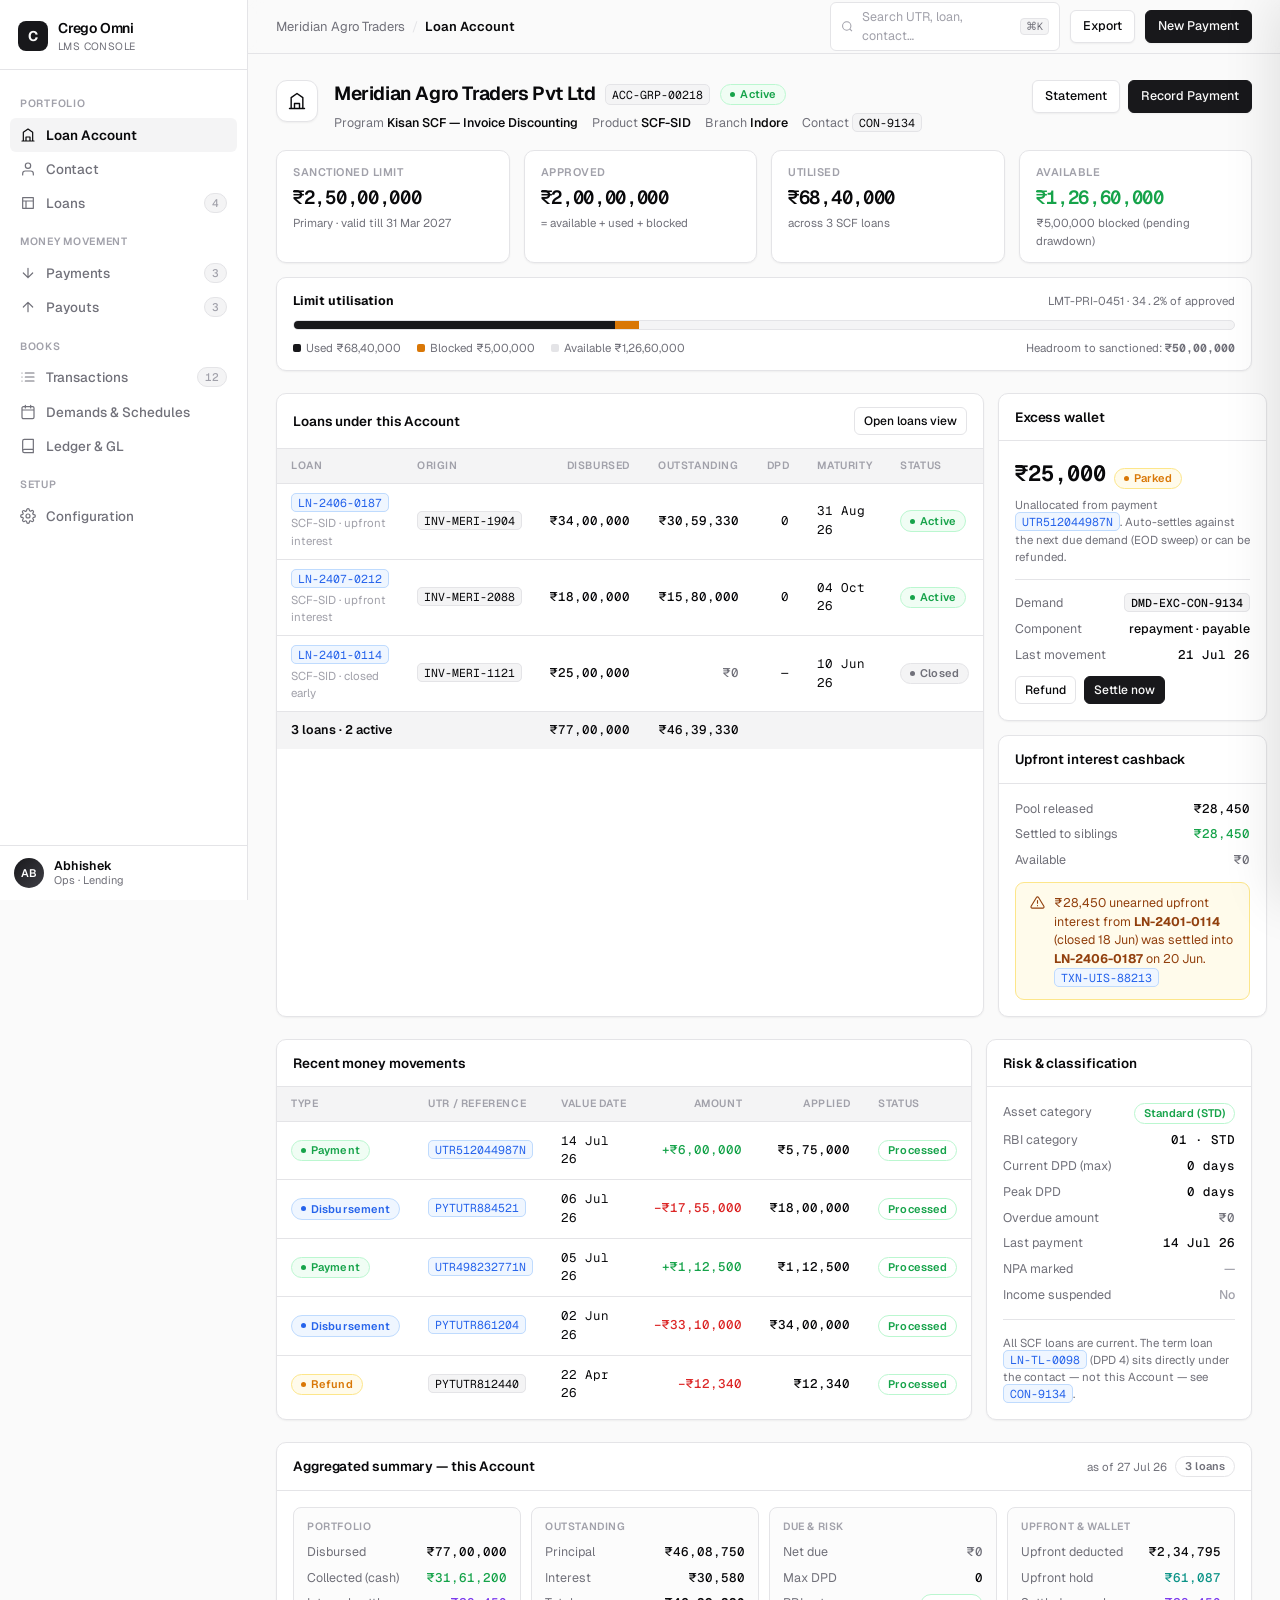
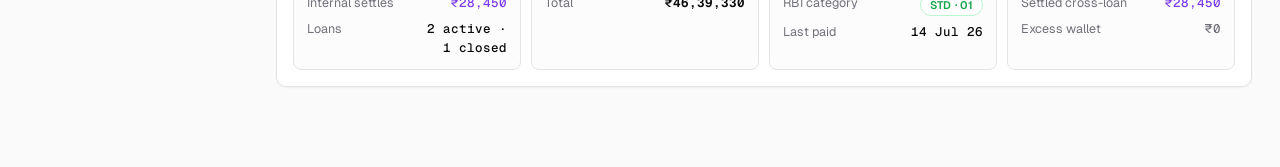
==== lms-redesign/index.html @ a78e5604 "feat: add files for lms redesign" ====
<!DOCTYPE html>
<html lang="en">
<head>
<meta charset="UTF-8">
<meta name="viewport" content="width=device-width, initial-scale=1.0">
<title>Crego Omni — LMS Console (Design)</title>
<link rel="preconnect" href="https://fonts.googleapis.com">
<link href="https://fonts.googleapis.com/css2?family=Geist:wght@400;500;600;700&family=Geist+Mono:wght@400;500;600&display=swap" rel="stylesheet">
<link rel="stylesheet" href="css/index.css">
</head>
<body>

<!-- ======================= SIDEBAR ======================= -->
<aside class="sidebar">
  <div class="brand">
    <div class="brand-mark">C</div>
    <div>
      <div class="brand-name">Crego Omni</div>
      <div class="brand-sub">LMS Console</div>
    </div>
  </div>
  <nav class="nav">
    <div class="nav-label">Portfolio</div>
    <button class="nav-item active" data-view="account">
      <svg viewBox="0 0 24 24"><path d="M3 21h18M5 21V8l7-5 7 5v13M9 21v-6h6v6"/></svg>
      Loan Account
    </button>
    <button class="nav-item" data-view="contact">
      <svg viewBox="0 0 24 24"><path d="M20 21v-2a4 4 0 0 0-4-4H8a4 4 0 0 0-4 4v2"/><circle cx="12" cy="7" r="4"/></svg>
      Contact
    </button>
    <button class="nav-item" data-view="loan">
      <svg viewBox="0 0 24 24"><path d="M4 4h16v16H4zM4 9h16M9 9v11"/></svg>
      Loans <span class="count">4</span>
    </button>
    <div class="nav-label">Money Movement</div>
    <button class="nav-item" data-view="payment">
      <svg viewBox="0 0 24 24"><path d="M12 19V5M5 12l7 7 7-7"/></svg>
      Payments <span class="count">3</span>
    </button>
    <button class="nav-item" data-view="payout">
      <svg viewBox="0 0 24 24"><path d="M12 5v14M5 12l7-7 7 7"/></svg>
      Payouts <span class="count">3</span>
    </button>
    <div class="nav-label">Books</div>
    <button class="nav-item" data-view="transactions">
      <svg viewBox="0 0 24 24"><path d="M8 6h13M8 12h13M8 18h13M3 6h.01M3 12h.01M3 18h.01"/></svg>
      Transactions <span class="count">12</span>
    </button>
    <button class="nav-item" data-view="demands">
      <svg viewBox="0 0 24 24"><path d="M8 2v4M16 2v4M3 9h18M5 4h14a2 2 0 0 1 2 2v14a2 2 0 0 1-2 2H5a2 2 0 0 1-2-2V6a2 2 0 0 1 2-2z"/></svg>
      Demands &amp; Schedules
    </button>
    <button class="nav-item" data-view="ledger">
      <svg viewBox="0 0 24 24"><path d="M4 19.5A2.5 2.5 0 0 1 6.5 17H20M4 19.5A2.5 2.5 0 0 0 6.5 22H20V2H6.5A2.5 2.5 0 0 0 4 4.5z"/></svg>
      Ledger &amp; GL
    </button>
    <div class="nav-label">Setup</div>
    <button class="nav-item" data-view="configuration">
      <svg viewBox="0 0 24 24"><circle cx="12" cy="12" r="3"/><path d="M19.4 15a1.65 1.65 0 0 0 .33 1.82l.06.06a2 2 0 1 1-2.83 2.83l-.06-.06a1.65 1.65 0 0 0-1.82-.33 1.65 1.65 0 0 0-1 1.51V21a2 2 0 1 1-4 0v-.09a1.65 1.65 0 0 0-1-1.51 1.65 1.65 0 0 0-1.82.33l-.06.06a2 2 0 1 1-2.83-2.83l.06-.06a1.65 1.65 0 0 0 .33-1.82 1.65 1.65 0 0 0-1.51-1H3a2 2 0 1 1 0-4h.09a1.65 1.65 0 0 0 1.51-1 1.65 1.65 0 0 0-.33-1.82l-.06-.06a2 2 0 1 1 2.83-2.83l.06.06a1.65 1.65 0 0 0 1.82.33h.09a1.65 1.65 0 0 0 1-1.51V3a2 2 0 1 1 4 0v.09a1.65 1.65 0 0 0 1 1.51 1.65 1.65 0 0 0 1.82-.33l.06-.06a2 2 0 1 1 2.83 2.83l-.06.06a1.65 1.65 0 0 0-.33 1.82v.09a1.65 1.65 0 0 0 1.51 1H21a2 2 0 1 1 0 4h-.09a1.65 1.65 0 0 0-1.51 1z"/></svg>
      Configuration
    </button>
  </nav>
  <div class="sidebar-foot">
    <div class="avatar">AB</div>
    <div class="foot-meta">
      <div class="foot-name">Abhishek</div>
      <div class="foot-role">Ops · Lending</div>
    </div>
  </div>
</aside>

<!-- ======================= MAIN ======================= -->
<div class="main">
  <div class="topbar">
    <div class="crumbs" id="crumbs">
      <span>Meridian Agro Traders</span><span class="sep">/</span><b>Loan Account</b>
    </div>
    <div class="topbar-right">
      <div class="search">
        <svg width="13" height="13" viewBox="0 0 24 24" fill="none" stroke="currentColor" stroke-width="2"><circle cx="11" cy="11" r="8"/><path d="m21 21-4.3-4.3"/></svg>
        Search UTR, loan, contact…
        <kbd>⌘K</kbd>
      </div>
      <button class="btn">Export</button>
      <button class="btn primary">New Payment</button>
    </div>
  </div>

  <!-- ======================================================
       VIEW: LOAN ACCOUNT (group level)
  ======================================================= -->
  <section class="view active" id="view-account">
    <div class="page-head">
      <div class="page-icon"><svg viewBox="0 0 24 24"><path d="M3 21h18M5 21V8l7-5 7 5v13M9 21v-6h6v6"/></svg></div>
      <div>
        <div class="page-title">
          <h1>Meridian Agro Traders Pvt Ltd</h1>
          <span class="ref">ACC-GRP-00218</span>
          <span class="badge green"><span class="dot"></span>Active</span>
        </div>
        <div class="page-meta">
          <span>Program <b>Kisan SCF — Invoice Discounting</b></span>
          <span>Product <b>SCF-SID</b></span>
          <span>Branch <b>Indore</b></span>
          <span>Contact <span class="ref">CON-9134</span></span>
        </div>
      </div>
      <div class="page-actions">
        <button class="btn">Statement</button>
        <button class="btn primary">Record Payment</button>
      </div>
    </div>

    <!-- Limit utilisation -->
    <div class="grid g4">
      <div class="card stat"><div class="k">Sanctioned Limit</div><div class="v">₹2,50,00,000</div><div class="d">Primary · valid till 31 Mar 2027</div></div>
      <div class="card stat"><div class="k">Approved</div><div class="v">₹2,00,00,000</div><div class="d">= available + used + blocked</div></div>
      <div class="card stat"><div class="k">Utilised</div><div class="v">₹68,40,000</div><div class="d">across 3 SCF loans</div></div>
      <div class="card stat"><div class="k">Available</div><div class="v" style="color:var(--green)">₹1,26,60,000</div><div class="d">₹5,00,000 blocked (pending drawdown)</div></div>
    </div>

    <div class="card mt">
      <div class="card-b" style="padding:14px 16px">
        <div style="display:flex;justify-content:space-between;align-items:baseline;margin-bottom:9px">
          <b style="font-size:12.5px">Limit utilisation</b>
          <span class="small mut">LMT-PRI-0451 · <span class="mono">34.2%</span> of approved</span>
        </div>
        <div class="segbar">
          <span style="width:34.2%;background:#18181b"></span>
          <span style="width:2.5%;background:#d97706"></span>
          <span style="width:63.3%;background:transparent"></span>
        </div>
        <div class="legend">
          <span><i style="background:#18181b"></i>Used ₹68,40,000</span>
          <span><i style="background:#d97706"></i>Blocked ₹5,00,000</span>
          <span><i style="background:var(--muted-2)"></i>Available ₹1,26,60,000</span>
          <span style="margin-left:auto">Headroom to sanctioned: <b class="mono">₹50,00,000</b></span>
        </div>
      </div>
    </div>

    <!-- Loans under account + right rail -->
    <div class="grid g23 mt-lg">
      <div class="card">
        <div class="card-h">
          <h3>Loans under this Account</h3>
          <div class="right"><button class="btn sm" data-nav="loan">Open loans view</button></div>
        </div>
        <div class="card-b flush">
          <table>
            <thead><tr>
              <th>Loan</th><th>Origin</th><th class="r">Disbursed</th><th class="r">Outstanding</th><th class="r">DPD</th><th>Maturity</th><th>Status</th>
            </tr></thead>
            <tbody>
              <tr class="click" data-nav="loan">
                <td><span class="ref link">LN-2406-0187</span><div class="small sub" style="margin-top:2px">SCF-SID · upfront interest</div></td>
                <td><span class="ref">INV-MERI-1904</span></td>
                <td class="r amt">₹34,00,000</td>
                <td class="r amt">₹30,59,330</td>
                <td class="r num">0</td>
                <td class="num">31 Aug 26</td>
                <td><span class="badge green"><span class="dot"></span>Active</span></td>
              </tr>
              <tr class="click" data-nav="loan">
                <td><span class="ref link">LN-2407-0212</span><div class="small sub" style="margin-top:2px">SCF-SID · upfront interest</div></td>
                <td><span class="ref">INV-MERI-2088</span></td>
                <td class="r amt">₹18,00,000</td>
                <td class="r amt">₹15,80,000</td>
                <td class="r num">0</td>
                <td class="num">04 Oct 26</td>
                <td><span class="badge green"><span class="dot"></span>Active</span></td>
              </tr>
              <tr class="click" data-nav="loan">
                <td><span class="ref link">LN-2401-0114</span><div class="small sub" style="margin-top:2px">SCF-SID · closed early</div></td>
                <td><span class="ref">INV-MERI-1121</span></td>
                <td class="r amt">₹25,00,000</td>
                <td class="r amt dim">₹0</td>
                <td class="r num">—</td>
                <td class="num">10 Jun 26</td>
                <td><span class="badge"><span class="dot"></span>Closed</span></td>
              </tr>
            </tbody>
            <tfoot><tr>
              <td colspan="2">3 loans · 2 active</td>
              <td class="r amt">₹77,00,000</td>
              <td class="r amt">₹46,39,330</td>
              <td colspan="3"></td>
            </tr></tfoot>
          </table>
        </div>
      </div>

      <div style="display:flex;flex-direction:column;gap:14px">
        <!-- Excess wallet -->
        <div class="card">
          <div class="card-h"><h3>Excess wallet</h3></div>
          <div class="card-b">
            <div style="display:flex;align-items:baseline;gap:8px">
              <span class="amt" style="font-size:22px;font-weight:650">₹25,000</span>
              <span class="badge amber"><span class="dot"></span>Parked</span>
            </div>
            <div class="small mut" style="margin-top:6px">Unallocated from payment <span class="ref link" data-nav="payment">UTR512044987N</span>. Auto-settles against the next due demand (EOD sweep) or can be refunded.</div>
            <div class="divider"></div>
            <dl class="kv">
              <dt>Demand</dt><dd><span class="ref">DMD-EXC-CON-9134</span></dd>
              <dt>Component</dt><dd>repayment · payable</dd>
              <dt>Last movement</dt><dd class="num">21 Jul 26</dd>
            </dl>
            <div style="display:flex;gap:8px;margin-top:12px">
              <button class="btn sm">Refund</button>
              <button class="btn sm primary">Settle now</button>
            </div>
          </div>
        </div>

        <!-- Upfront interest pool -->
        <div class="card">
          <div class="card-h"><h3>Upfront interest cashback</h3></div>
          <div class="card-b">
            <dl class="kv">
              <dt>Pool released</dt><dd class="amt">₹28,450</dd>
              <dt>Settled to siblings</dt><dd class="amt pos">₹28,450</dd>
              <dt>Available</dt><dd class="amt dim">₹0</dd>
            </dl>
            <div class="callout amber" style="margin-top:12px">
              <svg viewBox="0 0 24 24"><path d="M12 9v4M12 17h.01M10.3 3.9 1.8 18a2 2 0 0 0 1.7 3h17a2 2 0 0 0 1.7-3L13.7 3.9a2 2 0 0 0-3.4 0z"/></svg>
              <span>₹28,450 unearned upfront interest from <b>LN-2401-0114</b> (closed 18 Jun) was settled into <b>LN-2406-0187</b> on 20 Jun. <span class="ref link" data-nav="transactions">TXN-UIS-88213</span></span>
            </div>
          </div>
        </div>
      </div>
    </div>

    <!-- Money movements + risk -->
    <div class="grid g23 mt-lg">
      <div class="card">
        <div class="card-h">
          <h3>Recent money movements</h3>
        </div>
        <div class="card-b flush">
          <table>
            <thead><tr><th>Type</th><th>UTR / Reference</th><th>Value date</th><th class="r">Amount</th><th class="r">Applied</th><th>Status</th></tr></thead>
            <tbody>
              <tr class="click" data-nav="payment">
                <td><span class="badge green"><span class="dot"></span>Payment</span></td>
                <td><span class="ref link">UTR512044987N</span></td>
                <td class="num">14 Jul 26</td>
                <td class="r amt pos">+₹6,00,000</td>
                <td class="r amt">₹5,75,000</td>
                <td><span class="badge green outline">Processed</span></td>
              </tr>
              <tr class="click" data-nav="payout">
                <td><span class="badge blue"><span class="dot"></span>Disbursement</span></td>
                <td><span class="ref link">PYTUTR884521</span></td>
                <td class="num">06 Jul 26</td>
                <td class="r amt neg">−₹17,55,000</td>
                <td class="r amt">₹18,00,000</td>
                <td><span class="badge green outline">Processed</span></td>
              </tr>
              <tr class="click" data-nav="payment">
                <td><span class="badge green"><span class="dot"></span>Payment</span></td>
                <td><span class="ref link">UTR498232771N</span></td>
                <td class="num">05 Jul 26</td>
                <td class="r amt pos">+₹1,12,500</td>
                <td class="r amt">₹1,12,500</td>
                <td><span class="badge green outline">Processed</span></td>
              </tr>
              <tr class="click" data-nav="payout">
                <td><span class="badge blue"><span class="dot"></span>Disbursement</span></td>
                <td><span class="ref link">PYTUTR861204</span></td>
                <td class="num">02 Jun 26</td>
                <td class="r amt neg">−₹33,10,000</td>
                <td class="r amt">₹34,00,000</td>
                <td><span class="badge green outline">Processed</span></td>
              </tr>
              <tr>
                <td><span class="badge amber"><span class="dot"></span>Refund</span></td>
                <td><span class="ref">PYTUTR812440</span></td>
                <td class="num">22 Apr 26</td>
                <td class="r amt neg">−₹12,340</td>
                <td class="r amt">₹12,340</td>
                <td><span class="badge green outline">Processed</span></td>
              </tr>
            </tbody>
          </table>
        </div>
      </div>

      <div class="card">
        <div class="card-h"><h3>Risk & classification</h3></div>
        <div class="card-b">
          <dl class="kv">
            <dt>Asset category</dt><dd><span class="badge green outline">Standard (STD)</span></dd>
            <dt>RBI category</dt><dd class="mono">01 · STD</dd>
            <dt>Current DPD (max)</dt><dd class="num">0 days</dd>
            <dt>Peak DPD</dt><dd class="num">0 days</dd>
            <dt>Overdue amount</dt><dd class="amt dim">₹0</dd>
            <dt>Last payment</dt><dd class="num">14 Jul 26</dd>
            <dt>NPA marked</dt><dd class="sub">—</dd>
            <dt>Income suspended</dt><dd class="sub">No</dd>
          </dl>
          <div class="divider"></div>
          <div class="small mut">All SCF loans are current. The term loan <span class="ref link">LN-TL-0098</span> (DPD 4) sits directly under the contact — not this Account — see <span class="ref link">CON-9134</span>.</div>
        </div>
      </div>
    </div>
    <div class="card mt-lg">
      <div class="card-h">
        <h3>Aggregated summary — this Account</h3>
        <div class="right"><span class="small mut">as of 27 Jul 26</span><span class="badge outline">3 loans</span></div>
      </div>
      <div class="card-b">
        <div class="grid g4" style="gap:10px">
          <div class="blk">
            <div class="blk-t">Portfolio</div>
            <dl class="kv">
              <dt>Disbursed</dt><dd class="amt">₹77,00,000</dd>
              <dt>Collected (cash)</dt><dd class="amt pos">₹31,61,200</dd>
              <dt>Internal settles</dt><dd class="amt" style="color:var(--violet)">₹28,450</dd>
              <dt>Loans</dt><dd class="num">2 active · 1 closed</dd>
            </dl>
          </div>
          <div class="blk">
            <div class="blk-t">Outstanding</div>
            <dl class="kv">
              <dt>Principal</dt><dd class="amt">₹46,08,750</dd>
              <dt>Interest</dt><dd class="amt">₹30,580</dd>
              <dt>Total</dt><dd class="amt" style="font-weight:650">₹46,39,330</dd>
            </dl>
          </div>
          <div class="blk">
            <div class="blk-t">Due &amp; risk</div>
            <dl class="kv">
              <dt>Net due</dt><dd class="amt dim">₹0</dd>
              <dt>Max DPD</dt><dd class="num">0</dd>
              <dt>RBI category</dt><dd><span class="badge green outline">STD · 01</span></dd>
              <dt>Last paid</dt><dd class="num">14 Jul 26</dd>
            </dl>
          </div>
          <div class="blk">
            <div class="blk-t">Upfront &amp; wallet</div>
            <dl class="kv">
              <dt>Upfront deducted</dt><dd class="amt">₹2,34,795</dd>
              <dt>Upfront hold</dt><dd class="amt" style="color:var(--teal)">₹61,087</dd>
              <dt>Settled cross-loan</dt><dd class="amt" style="color:var(--violet)">₹28,450</dd>
              <dt>Excess wallet</dt><dd class="amt dim">₹0</dd>
            </dl>
          </div>
        </div>
      </div>
    </div>
  <!-- @@ACCOUNT_END@@ -->
  </section>

</div>

<!-- ======================= RESOURCE DRAWER ======================= -->
<div class="scrim" id="scrim"></div>
<aside class="drawer" id="drawer">
  <div class="drawer-h" style="position:relative">
    <div class="drawer-type" id="dType">Resource</div>
    <div class="drawer-title" id="dTitle">—</div>
    <div class="drawer-badges" id="dBadges"></div>
    <button class="drawer-x" id="dClose" aria-label="Close">✕</button>
  </div>
  <div class="drawer-b" id="dBody"></div>
  <div class="drawer-f">
    <button class="btn" id="dCopy">Copy ref</button>
    <button class="btn primary" id="dOpen">Open full page →</button>
  </div>
</aside>

<!-- load order matters: data -> nav -> drawer -> refs -> tabs -> filters -->
<script src="js/data.js"></script>
<script src="js/nav.js"></script>
<script src="js/drawer.js"></script>
<script src="js/refs.js"></script>
<script src="js/tabs.js"></script>
<script src="js/filters.js"></script>
</body>
</html>
---- lms-redesign/css/index.css ----
/* ============================================================
   Crego Omni — LMS Console
   Stylesheet entry point. Every page links only this file.

   ORDER IS LOAD-BEARING. These were split out of one stylesheet
   and later rules intentionally override earlier ones, so this
   sequence must not be rearranged.
   ============================================================ */

@import "base.css";              /* :root design tokens, reset, body, ::selection      */
@import "sidebar.css";           /* sidebar shell, brand, nav items, footer            */
@import "shell.css";             /* main offset, topbar, search, buttons, .view        */
@import "primitives.css";        /* cards, badges, .ref chips, typography helpers      */
@import "tables-grid.css";       /* tables, grid columns, spacing utils, stat tiles    */
@import "components.css";        /* page header, key-value, dates, segbar, tabs        */
@import "timeline-flow.css";     /* timeline, details, impact strip, flow, callouts    */
@import "popover.css";           /* .pop hover cards, .ptab mini-table                 */
@import "waterfall-config.css";  /* waterfall steps, configuration page                */
@import "drawer.css";            /* scrim, resource drawer, @media breakpoints         */
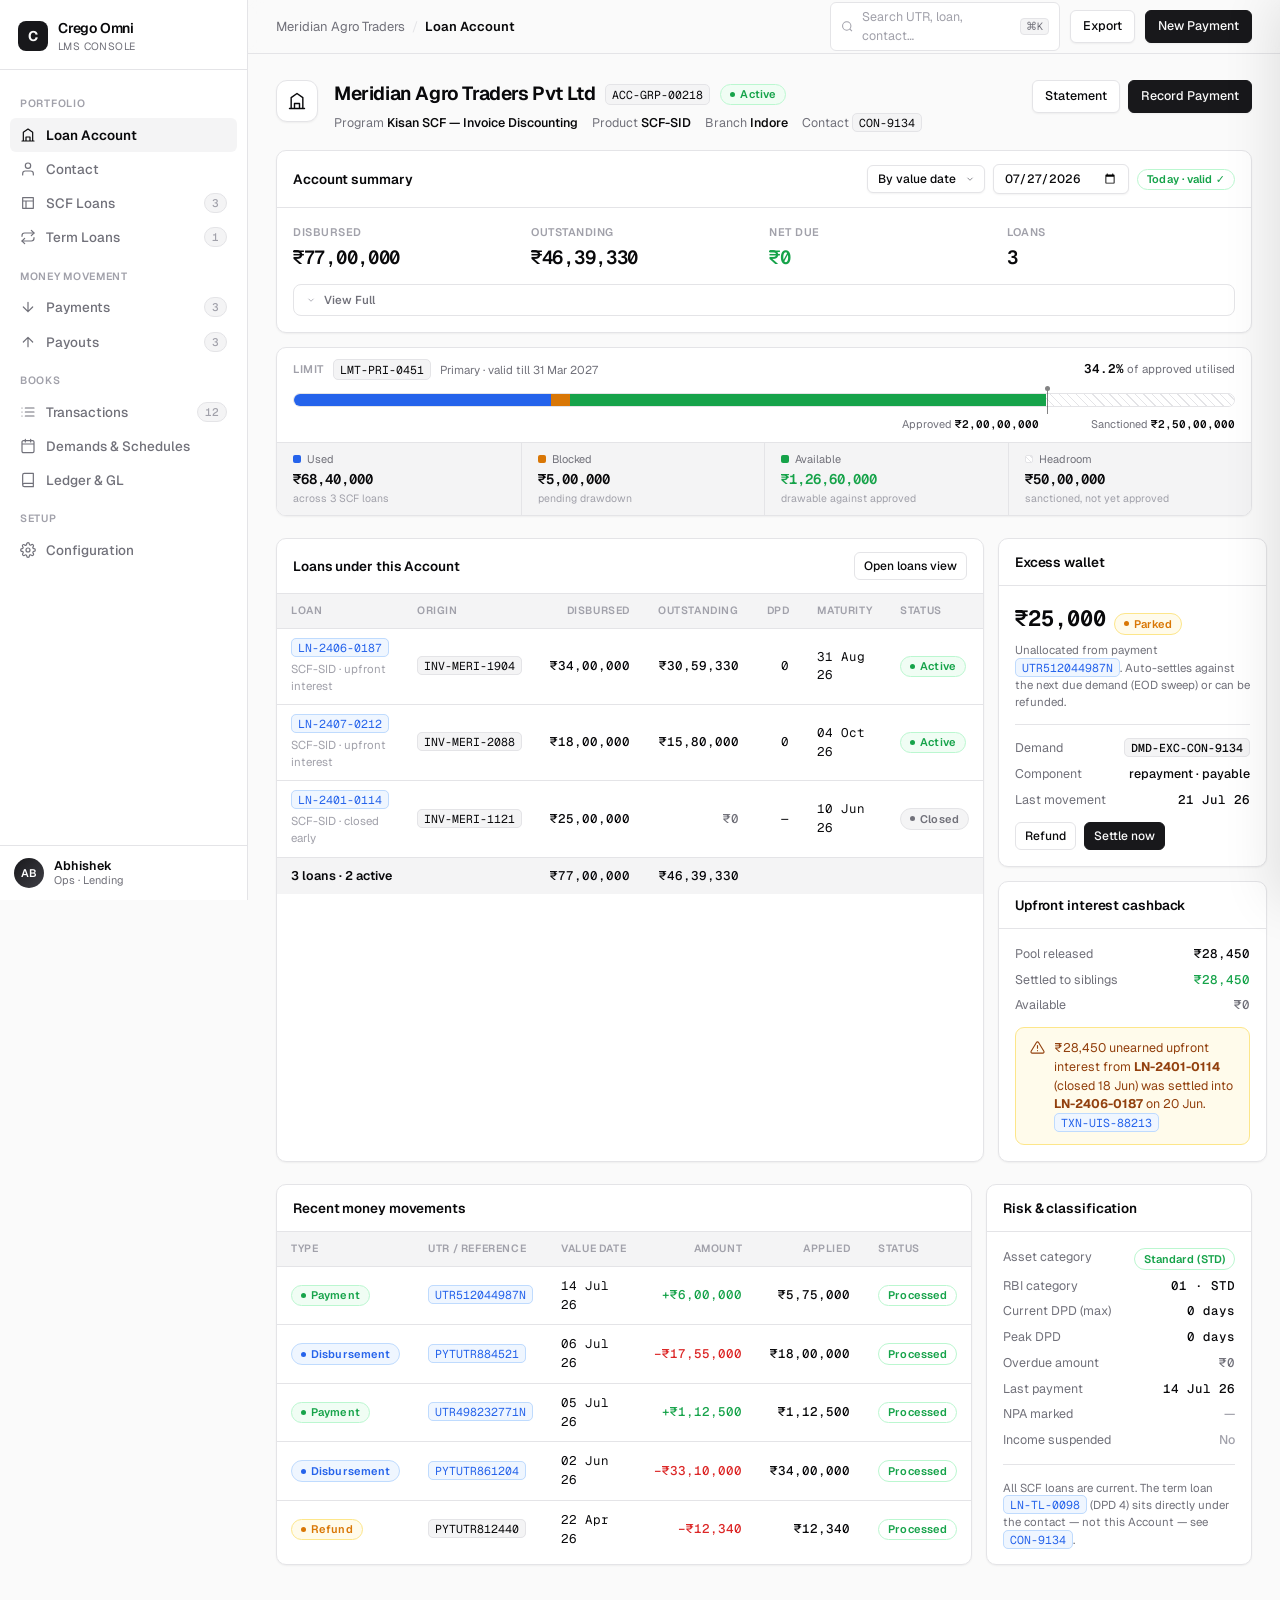
==== commit eba659f5: "Refactor loan navigation and update transaction references - Changed loan navigation buttons to diff" ====
--- a/lms-redesign/index.html
+++ b/lms-redesign/index.html
@@ -29,9 +29,13 @@
       <svg viewBox="0 0 24 24"><path d="M20 21v-2a4 4 0 0 0-4-4H8a4 4 0 0 0-4 4v2"/><circle cx="12" cy="7" r="4"/></svg>
       Contact
     </button>
-    <button class="nav-item" data-view="loan">
+    <button class="nav-item" data-view="loan-scf">
       <svg viewBox="0 0 24 24"><path d="M4 4h16v16H4zM4 9h16M9 9v11"/></svg>
-      Loans <span class="count">4</span>
+      SCF Loans <span class="count">3</span>
+    </button>
+    <button class="nav-item" data-view="loan-term">
+      <svg viewBox="0 0 24 24"><path d="m17 2 4 4-4 4"/><path d="M3 11v-1a4 4 0 0 1 4-4h14"/><path d="m7 22-4-4 4-4"/><path d="M21 13v1a4 4 0 0 1-4 4H3"/></svg>
+      Term Loans <span class="count">1</span>
     </button>
     <div class="nav-label">Money Movement</div>
     <button class="nav-item" data-view="payment">
@@ -112,33 +116,115 @@
       </div>
     </div>
 
-    <!-- Limit utilisation -->
-    <div class="grid g4">
-      <div class="card stat"><div class="k">Sanctioned Limit</div><div class="v">₹2,50,00,000</div><div class="d">Primary · valid till 31 Mar 2027</div></div>
-      <div class="card stat"><div class="k">Approved</div><div class="v">₹2,00,00,000</div><div class="d">= available + used + blocked</div></div>
-      <div class="card stat"><div class="k">Utilised</div><div class="v">₹68,40,000</div><div class="d">across 3 SCF loans</div></div>
-      <div class="card stat"><div class="k">Available</div><div class="v" style="color:var(--green)">₹1,26,60,000</div><div class="d">₹5,00,000 blocked (pending drawdown)</div></div>
-    </div>
-
-    <div class="card mt">
-      <div class="card-b" style="padding:14px 16px">
-        <div style="display:flex;justify-content:space-between;align-items:baseline;margin-bottom:9px">
-          <b style="font-size:12.5px">Limit utilisation</b>
-          <span class="small mut">LMT-PRI-0451 · <span class="mono">34.2%</span> of approved</span>
-        </div>
-        <div class="segbar">
-          <span style="width:34.2%;background:#18181b"></span>
-          <span style="width:2.5%;background:#d97706"></span>
-          <span style="width:63.3%;background:transparent"></span>
-        </div>
-        <div class="legend">
-          <span><i style="background:#18181b"></i>Used ₹68,40,000</span>
-          <span><i style="background:#d97706"></i>Blocked ₹5,00,000</span>
-          <span><i style="background:var(--muted-2)"></i>Available ₹1,26,60,000</span>
-          <span style="margin-left:auto">Headroom to sanctioned: <b class="mono">₹50,00,000</b></span>
-        </div>
-      </div>
-    </div>
+    <div class="card">
+      <div class="card-h">
+        <h3>Account summary</h3>
+        <div class="right">
+          <select class="inp" style="padding:4px 28px 4px 10px;font-size:12px"><option selected>By value date</option><option>By txn date</option></select>
+          <input class="inp" type="date" value="2026-07-27" style="padding:4px 10px;font-size:12px">
+          <span class="badge green outline">Today · valid ✓</span>
+        </div>
+      </div>
+      <div class="card-b">
+        <div class="grid g4" style="gap:10px">
+          <div class="stat" style="padding:0"><div class="k">Disbursed</div><div class="v">₹77,00,000</div></div>
+          <div class="stat" style="padding:0"><div class="k">Outstanding</div><div class="v">₹46,39,330</div></div>
+          <div class="stat" style="padding:0"><div class="k">Net due</div><div class="v" style="color:var(--green)">₹0</div></div>
+          <div class="stat" style="padding:0"><div class="k">Loans</div><div class="v">3</div></div>
+        </div>
+        <details class="led" style="margin-top:12px;background:var(--surface)">
+          <summary><svg class="chev chev-d" width="10" height="10" viewBox="0 0 24 24" fill="none" stroke="currentColor" stroke-width="2"><path d="m6 9 6 6 6-6"/></svg>View Full</summary>
+          <div class="led-b" style="padding:10px 12px">
+            <div class="grid g4" style="gap:10px">
+              <div class="blk">
+                <div class="blk-t">Portfolio</div>
+                <dl class="kv">
+                  <dt>Disbursed</dt><dd class="amt">₹77,00,000</dd>
+                  <dt>Collected (cash)</dt><dd class="amt pos">₹31,61,200</dd>
+                  <dt>Internal settles</dt><dd class="amt" style="color:var(--violet)">₹28,450</dd>
+                  <dt>Loans</dt><dd class="num">2 active · 1 closed</dd>
+                </dl>
+              </div>
+              <div class="blk">
+                <div class="blk-t">Outstanding</div>
+                <dl class="kv">
+                  <dt>Principal</dt><dd class="amt">₹46,08,750</dd>
+                  <dt>Interest</dt><dd class="amt">₹30,580</dd>
+                  <dt>Total</dt><dd class="amt" style="font-weight:650">₹46,39,330</dd>
+                </dl>
+              </div>
+              <div class="blk">
+                <div class="blk-t">Due &amp; risk</div>
+                <dl class="kv">
+                  <dt>Net due</dt><dd class="amt dim">₹0</dd>
+                  <dt>Max DPD</dt><dd class="num">0</dd>
+                  <dt>RBI category</dt><dd><span class="badge green outline">STD · 01</span></dd>
+                  <dt>Last paid</dt><dd class="num">14 Jul 26</dd>
+                </dl>
+              </div>
+              <div class="blk">
+                <div class="blk-t">Upfront &amp; wallet</div>
+                <dl class="kv">
+                  <dt>Upfront deducted</dt><dd class="amt">₹2,34,795</dd>
+                  <dt>Upfront hold</dt><dd class="amt" style="color:var(--teal)">₹61,087</dd>
+                  <dt>Settled cross-loan</dt><dd class="amt" style="color:var(--violet)">₹28,450</dd>
+                  <dt>Excess wallet</dt><dd class="amt dim">₹0</dd>
+                </dl>
+              </div>
+            </div>
+          </div>
+        </details>
+      </div>
+    </div>
+
+    <!-- Limit — bar is scaled to the sanctioned amount (₹2.5 Cr = full track) -->
+    <section class="limit mt">
+      <div class="limit-h">
+        <span class="limit-t">Limit</span>
+        <span class="ref">LMT-PRI-0451</span>
+        <span class="small mut">Primary · valid till 31 Mar 2027</span>
+        <span class="limit-util"><b>34.2%</b> of approved utilised</span>
+      </div>
+
+      <div class="limit-bar">
+        <div class="limit-track">
+          <div class="segbar">
+            <span class="seg-used" style="width:27.36%"></span>
+            <span class="seg-blk" style="width:2%"></span>
+            <span class="seg-avl" style="width:50.64%"></span>
+            <span class="seg-hdr" style="width:20%"></span>
+          </div>
+          <i class="limit-tick" style="left:80%"></i>
+        </div>
+        <div class="limit-axis">
+          <span class="ax ax-tick" style="left:80%">Approved <b>₹2,00,00,000</b></span>
+          <span class="ax ax-end">Sanctioned <b>₹2,50,00,000</b></span>
+        </div>
+      </div>
+
+      <div class="limit-keys">
+        <div class="lk">
+          <div class="lk-k"><i class="sw-used"></i>Used</div>
+          <div class="lk-v">₹68,40,000</div>
+          <div class="lk-d">across 3 SCF loans</div>
+        </div>
+        <div class="lk">
+          <div class="lk-k"><i class="sw-blk"></i>Blocked</div>
+          <div class="lk-v">₹5,00,000</div>
+          <div class="lk-d">pending drawdown</div>
+        </div>
+        <div class="lk">
+          <div class="lk-k"><i class="sw-avl"></i>Available</div>
+          <div class="lk-v pos">₹1,26,60,000</div>
+          <div class="lk-d">drawable against approved</div>
+        </div>
+        <div class="lk">
+          <div class="lk-k"><i class="sw-hdr"></i>Headroom</div>
+          <div class="lk-v">₹50,00,000</div>
+          <div class="lk-d">sanctioned, not yet approved</div>
+        </div>
+      </div>
+    </section>
 
     <!-- Loans under account + right rail -->
     <div class="grid g23 mt-lg">
@@ -305,51 +391,6 @@
         </div>
       </div>
     </div>
-    <div class="card mt-lg">
-      <div class="card-h">
-        <h3>Aggregated summary — this Account</h3>
-        <div class="right"><span class="small mut">as of 27 Jul 26</span><span class="badge outline">3 loans</span></div>
-      </div>
-      <div class="card-b">
-        <div class="grid g4" style="gap:10px">
-          <div class="blk">
-            <div class="blk-t">Portfolio</div>
-            <dl class="kv">
-              <dt>Disbursed</dt><dd class="amt">₹77,00,000</dd>
-              <dt>Collected (cash)</dt><dd class="amt pos">₹31,61,200</dd>
-              <dt>Internal settles</dt><dd class="amt" style="color:var(--violet)">₹28,450</dd>
-              <dt>Loans</dt><dd class="num">2 active · 1 closed</dd>
-            </dl>
-          </div>
-          <div class="blk">
-            <div class="blk-t">Outstanding</div>
-            <dl class="kv">
-              <dt>Principal</dt><dd class="amt">₹46,08,750</dd>
-              <dt>Interest</dt><dd class="amt">₹30,580</dd>
-              <dt>Total</dt><dd class="amt" style="font-weight:650">₹46,39,330</dd>
-            </dl>
-          </div>
-          <div class="blk">
-            <div class="blk-t">Due &amp; risk</div>
-            <dl class="kv">
-              <dt>Net due</dt><dd class="amt dim">₹0</dd>
-              <dt>Max DPD</dt><dd class="num">0</dd>
-              <dt>RBI category</dt><dd><span class="badge green outline">STD · 01</span></dd>
-              <dt>Last paid</dt><dd class="num">14 Jul 26</dd>
-            </dl>
-          </div>
-          <div class="blk">
-            <div class="blk-t">Upfront &amp; wallet</div>
-            <dl class="kv">
-              <dt>Upfront deducted</dt><dd class="amt">₹2,34,795</dd>
-              <dt>Upfront hold</dt><dd class="amt" style="color:var(--teal)">₹61,087</dd>
-              <dt>Settled cross-loan</dt><dd class="amt" style="color:var(--violet)">₹28,450</dd>
-              <dt>Excess wallet</dt><dd class="amt dim">₹0</dd>
-            </dl>
-          </div>
-        </div>
-      </div>
-    </div>
   <!-- @@ACCOUNT_END@@ -->
   </section>
 
@@ -378,5 +419,7 @@
 <script src="js/refs.js"></script>
 <script src="js/tabs.js"></script>
 <script src="js/filters.js"></script>
+<script src="js/activity.js"></script>
+<script src="js/schedule.js"></script>
 </body>
 </html>
--- a/lms-redesign/css/index.css
+++ b/lms-redesign/css/index.css
@@ -13,7 +13,11 @@
 @import "primitives.css";        /* cards, badges, .ref chips, typography helpers      */
 @import "tables-grid.css";       /* tables, grid columns, spacing utils, stat tiles    */
 @import "components.css";        /* page header, key-value, dates, segbar, tabs        */
+@import "limit.css";             /* account limit meter (bar + inset key strip)       */
 @import "timeline-flow.css";     /* timeline, details, impact strip, flow, callouts    */
 @import "popover.css";           /* .pop hover cards, .ptab mini-table                 */
 @import "waterfall-config.css";  /* waterfall steps, configuration page                */
+@import "schedule.css";          /* repayment schedule progress                        */
+@import "summary.css";           /* summary card expander                              */
+@import "ledger.css";            /* loan activity ledger table                         */
 @import "drawer.css";            /* scrim, resource drawer, @media breakpoints         */
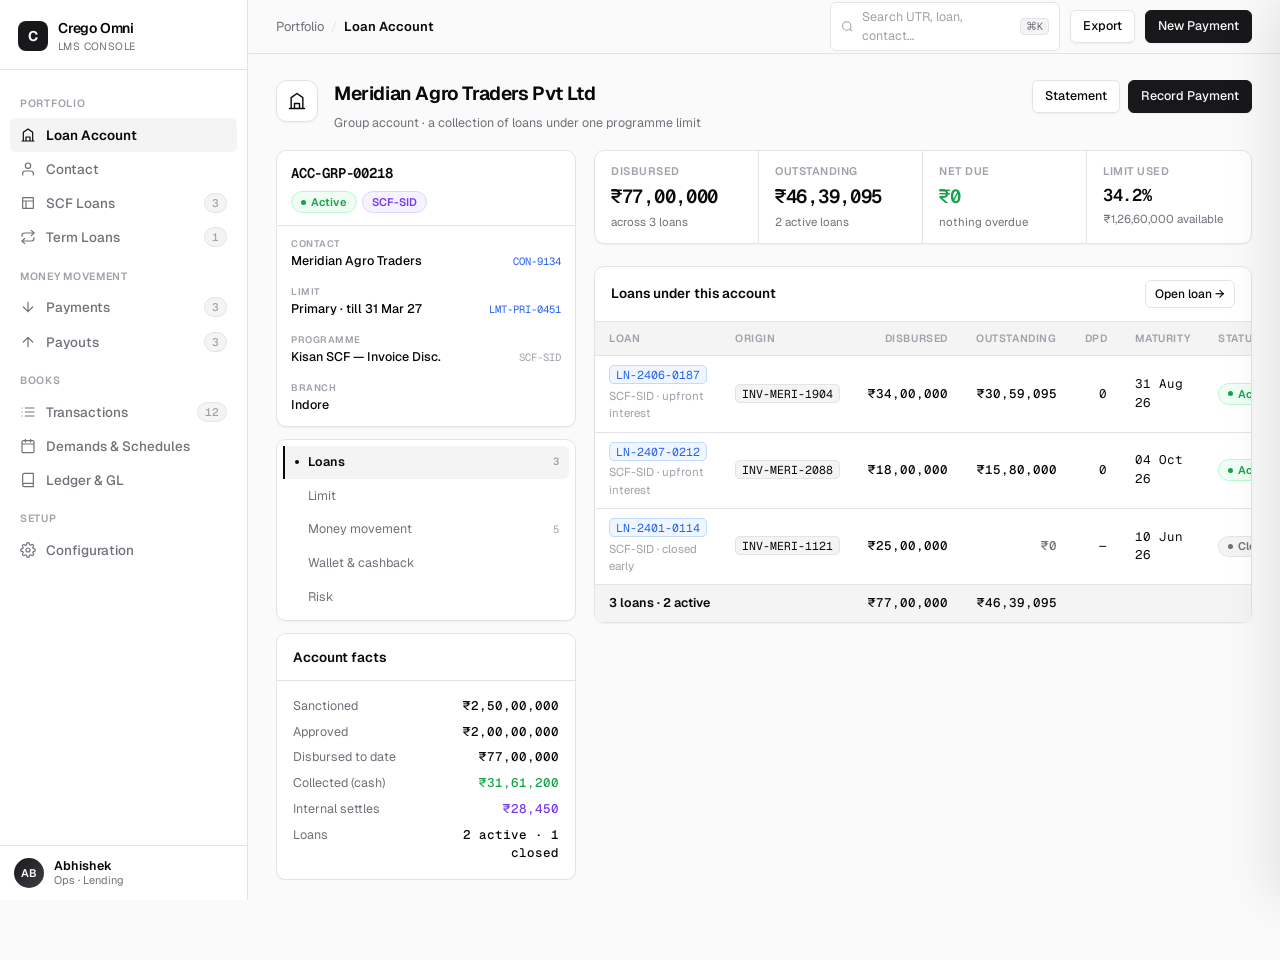
==== commit 2afd0fe7: "Refactor loan term view and update related scripts - Updated the loan term view layout for better re" ====
--- a/lms-redesign/index.html
+++ b/lms-redesign/index.html
@@ -78,7 +78,7 @@
 <div class="main">
   <div class="topbar">
     <div class="crumbs" id="crumbs">
-      <span>Meridian Agro Traders</span><span class="sep">/</span><b>Loan Account</b>
+      <span>Portfolio</span><span class="sep">/</span><b>Loan Account</b>
     </div>
     <div class="topbar-right">
       <div class="search">
@@ -91,24 +91,13 @@
     </div>
   </div>
 
-  <!-- ======================================================
-       VIEW: LOAN ACCOUNT (group level)
-  ======================================================= -->
-  <section class="view active" id="view-account">
+  <section class="view wide active" id="view-account">
+
     <div class="page-head">
       <div class="page-icon"><svg viewBox="0 0 24 24"><path d="M3 21h18M5 21V8l7-5 7 5v13M9 21v-6h6v6"/></svg></div>
       <div>
-        <div class="page-title">
-          <h1>Meridian Agro Traders Pvt Ltd</h1>
-          <span class="ref">ACC-GRP-00218</span>
-          <span class="badge green"><span class="dot"></span>Active</span>
-        </div>
-        <div class="page-meta">
-          <span>Program <b>Kisan SCF — Invoice Discounting</b></span>
-          <span>Product <b>SCF-SID</b></span>
-          <span>Branch <b>Indore</b></span>
-          <span>Contact <span class="ref">CON-9134</span></span>
-        </div>
+        <div class="page-title"><h1>Meridian Agro Traders Pvt Ltd</h1></div>
+        <div class="page-meta"><span>Group account · a collection of loans under one programme limit</span></div>
       </div>
       <div class="page-actions">
         <button class="btn">Statement</button>
@@ -116,282 +105,240 @@
       </div>
     </div>
 
-    <div class="card">
-      <div class="card-h">
-        <h3>Account summary</h3>
-        <div class="right">
-          <select class="inp" style="padding:4px 28px 4px 10px;font-size:12px"><option selected>By value date</option><option>By txn date</option></select>
-          <input class="inp" type="date" value="2026-07-27" style="padding:4px 10px;font-size:12px">
-          <span class="badge green outline">Today · valid ✓</span>
-        </div>
-      </div>
-      <div class="card-b">
-        <div class="grid g4" style="gap:10px">
-          <div class="stat" style="padding:0"><div class="k">Disbursed</div><div class="v">₹77,00,000</div></div>
-          <div class="stat" style="padding:0"><div class="k">Outstanding</div><div class="v">₹46,39,330</div></div>
-          <div class="stat" style="padding:0"><div class="k">Net due</div><div class="v" style="color:var(--green)">₹0</div></div>
-          <div class="stat" style="padding:0"><div class="k">Loans</div><div class="v">3</div></div>
-        </div>
-        <details class="led" style="margin-top:12px;background:var(--surface)">
-          <summary><svg class="chev chev-d" width="10" height="10" viewBox="0 0 24 24" fill="none" stroke="currentColor" stroke-width="2"><path d="m6 9 6 6 6-6"/></svg>View Full</summary>
-          <div class="led-b" style="padding:10px 12px">
-            <div class="grid g4" style="gap:10px">
-              <div class="blk">
-                <div class="blk-t">Portfolio</div>
-                <dl class="kv">
-                  <dt>Disbursed</dt><dd class="amt">₹77,00,000</dd>
-                  <dt>Collected (cash)</dt><dd class="amt pos">₹31,61,200</dd>
-                  <dt>Internal settles</dt><dd class="amt" style="color:var(--violet)">₹28,450</dd>
-                  <dt>Loans</dt><dd class="num">2 active · 1 closed</dd>
-                </dl>
-              </div>
-              <div class="blk">
-                <div class="blk-t">Outstanding</div>
-                <dl class="kv">
-                  <dt>Principal</dt><dd class="amt">₹46,08,750</dd>
-                  <dt>Interest</dt><dd class="amt">₹30,580</dd>
-                  <dt>Total</dt><dd class="amt" style="font-weight:650">₹46,39,330</dd>
-                </dl>
-              </div>
-              <div class="blk">
-                <div class="blk-t">Due &amp; risk</div>
-                <dl class="kv">
-                  <dt>Net due</dt><dd class="amt dim">₹0</dd>
-                  <dt>Max DPD</dt><dd class="num">0</dd>
-                  <dt>RBI category</dt><dd><span class="badge green outline">STD · 01</span></dd>
-                  <dt>Last paid</dt><dd class="num">14 Jul 26</dd>
-                </dl>
-              </div>
-              <div class="blk">
-                <div class="blk-t">Upfront &amp; wallet</div>
-                <dl class="kv">
-                  <dt>Upfront deducted</dt><dd class="amt">₹2,34,795</dd>
-                  <dt>Upfront hold</dt><dd class="amt" style="color:var(--teal)">₹61,087</dd>
-                  <dt>Settled cross-loan</dt><dd class="amt" style="color:var(--violet)">₹28,450</dd>
-                  <dt>Excess wallet</dt><dd class="amt dim">₹0</dd>
-                </dl>
-              </div>
-            </div>
-          </div>
-        </details>
-      </div>
-    </div>
-
-    <!-- Limit — bar is scaled to the sanctioned amount (₹2.5 Cr = full track) -->
-    <section class="limit mt">
-      <div class="limit-h">
-        <span class="limit-t">Limit</span>
-        <span class="ref">LMT-PRI-0451</span>
-        <span class="small mut">Primary · valid till 31 Mar 2027</span>
-        <span class="limit-util"><b>34.2%</b> of approved utilised</span>
-      </div>
-
-      <div class="limit-bar">
-        <div class="limit-track">
-          <div class="segbar">
-            <span class="seg-used" style="width:27.36%"></span>
-            <span class="seg-blk" style="width:2%"></span>
-            <span class="seg-avl" style="width:50.64%"></span>
-            <span class="seg-hdr" style="width:20%"></span>
-          </div>
-          <i class="limit-tick" style="left:80%"></i>
-        </div>
-        <div class="limit-axis">
-          <span class="ax ax-tick" style="left:80%">Approved <b>₹2,00,00,000</b></span>
-          <span class="ax ax-end">Sanctioned <b>₹2,50,00,000</b></span>
-        </div>
-      </div>
-
-      <div class="limit-keys">
-        <div class="lk">
-          <div class="lk-k"><i class="sw-used"></i>Used</div>
-          <div class="lk-v">₹68,40,000</div>
-          <div class="lk-d">across 3 SCF loans</div>
-        </div>
-        <div class="lk">
-          <div class="lk-k"><i class="sw-blk"></i>Blocked</div>
-          <div class="lk-v">₹5,00,000</div>
-          <div class="lk-d">pending drawdown</div>
-        </div>
-        <div class="lk">
-          <div class="lk-k"><i class="sw-avl"></i>Available</div>
-          <div class="lk-v pos">₹1,26,60,000</div>
-          <div class="lk-d">drawable against approved</div>
-        </div>
-        <div class="lk">
-          <div class="lk-k"><i class="sw-hdr"></i>Headroom</div>
-          <div class="lk-v">₹50,00,000</div>
-          <div class="lk-d">sanctioned, not yet approved</div>
-        </div>
-      </div>
-    </section>
-
-    <!-- Loans under account + right rail -->
-    <div class="grid g23 mt-lg">
-      <div class="card">
-        <div class="card-h">
-          <h3>Loans under this Account</h3>
-          <div class="right"><button class="btn sm" data-nav="loan">Open loans view</button></div>
-        </div>
-        <div class="card-b flush">
-          <table>
-            <thead><tr>
-              <th>Loan</th><th>Origin</th><th class="r">Disbursed</th><th class="r">Outstanding</th><th class="r">DPD</th><th>Maturity</th><th>Status</th>
-            </tr></thead>
-            <tbody>
-              <tr class="click" data-nav="loan">
-                <td><span class="ref link">LN-2406-0187</span><div class="small sub" style="margin-top:2px">SCF-SID · upfront interest</div></td>
-                <td><span class="ref">INV-MERI-1904</span></td>
-                <td class="r amt">₹34,00,000</td>
-                <td class="r amt">₹30,59,330</td>
-                <td class="r num">0</td>
-                <td class="num">31 Aug 26</td>
-                <td><span class="badge green"><span class="dot"></span>Active</span></td>
-              </tr>
-              <tr class="click" data-nav="loan">
-                <td><span class="ref link">LN-2407-0212</span><div class="small sub" style="margin-top:2px">SCF-SID · upfront interest</div></td>
-                <td><span class="ref">INV-MERI-2088</span></td>
-                <td class="r amt">₹18,00,000</td>
-                <td class="r amt">₹15,80,000</td>
-                <td class="r num">0</td>
-                <td class="num">04 Oct 26</td>
-                <td><span class="badge green"><span class="dot"></span>Active</span></td>
-              </tr>
-              <tr class="click" data-nav="loan">
-                <td><span class="ref link">LN-2401-0114</span><div class="small sub" style="margin-top:2px">SCF-SID · closed early</div></td>
-                <td><span class="ref">INV-MERI-1121</span></td>
-                <td class="r amt">₹25,00,000</td>
-                <td class="r amt dim">₹0</td>
-                <td class="r num">—</td>
-                <td class="num">10 Jun 26</td>
-                <td><span class="badge"><span class="dot"></span>Closed</span></td>
-              </tr>
-            </tbody>
-            <tfoot><tr>
-              <td colspan="2">3 loans · 2 active</td>
-              <td class="r amt">₹77,00,000</td>
-              <td class="r amt">₹46,39,330</td>
-              <td colspan="3"></td>
-            </tr></tfoot>
-          </table>
-        </div>
-      </div>
-
-      <div style="display:flex;flex-direction:column;gap:14px">
-        <!-- Excess wallet -->
+    <div class="loan-split">
+      <div class="loan-rail">
+
         <div class="card">
-          <div class="card-h"><h3>Excess wallet</h3></div>
-          <div class="card-b">
-            <div style="display:flex;align-items:baseline;gap:8px">
-              <span class="amt" style="font-size:22px;font-weight:650">₹25,000</span>
-              <span class="badge amber"><span class="dot"></span>Parked</span>
-            </div>
-            <div class="small mut" style="margin-top:6px">Unallocated from payment <span class="ref link" data-nav="payment">UTR512044987N</span>. Auto-settles against the next due demand (EOD sweep) or can be refunded.</div>
-            <div class="divider"></div>
-            <dl class="kv">
-              <dt>Demand</dt><dd><span class="ref">DMD-EXC-CON-9134</span></dd>
-              <dt>Component</dt><dd>repayment · payable</dd>
-              <dt>Last movement</dt><dd class="num">21 Jul 26</dd>
-            </dl>
-            <div style="display:flex;gap:8px;margin-top:12px">
-              <button class="btn sm">Refund</button>
-              <button class="btn sm primary">Settle now</button>
-            </div>
-          </div>
-        </div>
-
-        <!-- Upfront interest pool -->
+          <div class="idc-h">
+            <div class="idc-name">ACC-GRP-00218</div>
+            <div class="idc-badges">
+              <span class="badge green"><span class="dot"></span>Active</span>
+              <span class="badge violet">SCF-SID</span>
+            </div>
+          </div>
+          <div class="idc-b">
+            <button class="rel" data-res="CON-9134">
+              <span class="rel-k">Contact</span>
+              <span class="rel-l"><span class="rel-v">Meridian Agro Traders</span><span class="rel-id">CON-9134</span></span>
+            </button>
+            <button class="rel" data-res="LMT-PRI-0451">
+              <span class="rel-k">Limit</span>
+              <span class="rel-l"><span class="rel-v">Primary · till 31 Mar 27</span><span class="rel-id">LMT-PRI-0451</span></span>
+            </button>
+            <div class="rel static">
+              <span class="rel-k">Programme</span>
+              <span class="rel-l"><span class="rel-v">Kisan SCF — Invoice Disc.</span><span class="rel-id">SCF-SID</span></span>
+            </div>
+            <div class="rel static">
+              <span class="rel-k">Branch</span>
+              <span class="rel-l"><span class="rel-v">Indore</span></span>
+            </div>
+          </div>
+        </div>
+
         <div class="card">
-          <div class="card-h"><h3>Upfront interest cashback</h3></div>
+          <nav class="secnav" data-secnav role="tablist" aria-label="Account sections">
+            <button class="sec" role="tab" data-sec="overview" aria-selected="true" aria-controls="sec-overview">
+              <span class="sec-i"></span>Loans<span class="sec-n">3</span>
+            </button>
+            <button class="sec" role="tab" data-sec="limit" aria-selected="false" aria-controls="sec-limit">
+              <span class="sec-i"></span>Limit
+            </button>
+            <button class="sec" role="tab" data-sec="money" aria-selected="false" aria-controls="sec-money">
+              <span class="sec-i"></span>Money movement<span class="sec-n">5</span>
+            </button>
+            <button class="sec" role="tab" data-sec="wallet" aria-selected="false" aria-controls="sec-wallet">
+              <span class="sec-i"></span>Wallet &amp; cashback
+            </button>
+            <button class="sec" role="tab" data-sec="risk" aria-selected="false" aria-controls="sec-risk">
+              <span class="sec-i"></span>Risk
+            </button>
+          </nav>
+        </div>
+
+        <div class="card">
+          <div class="card-h"><h3>Account facts</h3></div>
           <div class="card-b">
             <dl class="kv">
-              <dt>Pool released</dt><dd class="amt">₹28,450</dd>
-              <dt>Settled to siblings</dt><dd class="amt pos">₹28,450</dd>
-              <dt>Available</dt><dd class="amt dim">₹0</dd>
+              <dt title="sanctioned_amount">Sanctioned</dt><dd class="amt">₹2,50,00,000</dd>
+              <dt title="approved_amount">Approved</dt><dd class="amt">₹2,00,00,000</dd>
+              <dt title="disbursed">Disbursed to date</dt><dd class="amt">₹77,00,000</dd>
+              <dt title="collected">Collected (cash)</dt><dd class="amt pos">₹31,61,200</dd>
+              <dt title="internal">Internal settles</dt><dd class="amt" style="color:var(--violet)">₹28,450</dd>
+              <dt title="loans">Loans</dt><dd class="num">2 active · 1 closed</dd>
             </dl>
-            <div class="callout amber" style="margin-top:12px">
-              <svg viewBox="0 0 24 24"><path d="M12 9v4M12 17h.01M10.3 3.9 1.8 18a2 2 0 0 0 1.7 3h17a2 2 0 0 0 1.7-3L13.7 3.9a2 2 0 0 0-3.4 0z"/></svg>
-              <span>₹28,450 unearned upfront interest from <b>LN-2401-0114</b> (closed 18 Jun) was settled into <b>LN-2406-0187</b> on 20 Jun. <span class="ref link" data-nav="transactions">TXN-UIS-88213</span></span>
-            </div>
-          </div>
-        </div>
-      </div>
-    </div>
-
-    <!-- Money movements + risk -->
-    <div class="grid g23 mt-lg">
-      <div class="card">
-        <div class="card-h">
-          <h3>Recent money movements</h3>
-        </div>
-        <div class="card-b flush">
-          <table>
-            <thead><tr><th>Type</th><th>UTR / Reference</th><th>Value date</th><th class="r">Amount</th><th class="r">Applied</th><th>Status</th></tr></thead>
-            <tbody>
-              <tr class="click" data-nav="payment">
-                <td><span class="badge green"><span class="dot"></span>Payment</span></td>
-                <td><span class="ref link">UTR512044987N</span></td>
-                <td class="num">14 Jul 26</td>
-                <td class="r amt pos">+₹6,00,000</td>
-                <td class="r amt">₹5,75,000</td>
-                <td><span class="badge green outline">Processed</span></td>
-              </tr>
-              <tr class="click" data-nav="payout">
-                <td><span class="badge blue"><span class="dot"></span>Disbursement</span></td>
-                <td><span class="ref link">PYTUTR884521</span></td>
-                <td class="num">06 Jul 26</td>
-                <td class="r amt neg">−₹17,55,000</td>
-                <td class="r amt">₹18,00,000</td>
-                <td><span class="badge green outline">Processed</span></td>
-              </tr>
-              <tr class="click" data-nav="payment">
-                <td><span class="badge green"><span class="dot"></span>Payment</span></td>
-                <td><span class="ref link">UTR498232771N</span></td>
-                <td class="num">05 Jul 26</td>
-                <td class="r amt pos">+₹1,12,500</td>
-                <td class="r amt">₹1,12,500</td>
-                <td><span class="badge green outline">Processed</span></td>
-              </tr>
-              <tr class="click" data-nav="payout">
-                <td><span class="badge blue"><span class="dot"></span>Disbursement</span></td>
-                <td><span class="ref link">PYTUTR861204</span></td>
-                <td class="num">02 Jun 26</td>
-                <td class="r amt neg">−₹33,10,000</td>
-                <td class="r amt">₹34,00,000</td>
-                <td><span class="badge green outline">Processed</span></td>
-              </tr>
-              <tr>
-                <td><span class="badge amber"><span class="dot"></span>Refund</span></td>
-                <td><span class="ref">PYTUTR812440</span></td>
-                <td class="num">22 Apr 26</td>
-                <td class="r amt neg">−₹12,340</td>
-                <td class="r amt">₹12,340</td>
-                <td><span class="badge green outline">Processed</span></td>
-              </tr>
-            </tbody>
-          </table>
-        </div>
-      </div>
-
-      <div class="card">
-        <div class="card-h"><h3>Risk & classification</h3></div>
-        <div class="card-b">
-          <dl class="kv">
-            <dt>Asset category</dt><dd><span class="badge green outline">Standard (STD)</span></dd>
-            <dt>RBI category</dt><dd class="mono">01 · STD</dd>
-            <dt>Current DPD (max)</dt><dd class="num">0 days</dd>
-            <dt>Peak DPD</dt><dd class="num">0 days</dd>
-            <dt>Overdue amount</dt><dd class="amt dim">₹0</dd>
-            <dt>Last payment</dt><dd class="num">14 Jul 26</dd>
-            <dt>NPA marked</dt><dd class="sub">—</dd>
-            <dt>Income suspended</dt><dd class="sub">No</dd>
-          </dl>
-          <div class="divider"></div>
-          <div class="small mut">All SCF loans are current. The term loan <span class="ref link">LN-TL-0098</span> (DPD 4) sits directly under the contact — not this Account — see <span class="ref link">CON-9134</span>.</div>
-        </div>
-      </div>
-    </div>
-  <!-- @@ACCOUNT_END@@ -->
+          </div>
+        </div>
+
+      </div>
+
+      <div>
+        <div class="card">
+          <div class="statstrip">
+            <div class="stat" style="padding:12px 16px"><div class="k">Disbursed</div><div class="v">₹77,00,000</div><div class="d">across 3 loans</div></div>
+            <div class="stat" style="padding:12px 16px"><div class="k">Outstanding</div><div class="v">₹46,39,095</div><div class="d">2 active loans</div></div>
+            <div class="stat" style="padding:12px 16px"><div class="k">Net due</div><div class="v" style="color:var(--green)">₹0</div><div class="d">nothing overdue</div></div>
+            <div class="stat" style="padding:12px 16px"><div class="k">Limit used</div><div class="v" style="font-size:17px">34.2%</div><div class="d">₹1,26,60,000 available</div></div>
+          </div>
+        </div>
+
+        <div class="secpane active mt-lg" id="sec-overview" role="tabpanel">
+          <div class="card">
+            <div class="card-h"><h3>Loans under this account</h3>
+              <div class="right"><button class="btn sm" data-nav="loan-scf">Open loan →</button></div>
+            </div>
+            <div class="card-b flush">
+              <table>
+                <thead><tr>
+                  <th>Loan</th><th>Origin</th><th class="r">Disbursed</th><th class="r">Outstanding</th><th class="r">DPD</th><th>Maturity</th><th>Status</th>
+                </tr></thead>
+                <tbody>
+                  <tr class="click" data-nav="loan-scf">
+                    <td><span class="ref link">LN-2406-0187</span><div class="small sub" style="margin-top:2px">SCF-SID · upfront interest</div></td>
+                    <td><span class="ref">INV-MERI-1904</span></td>
+                    <td class="r amt">₹34,00,000</td><td class="r amt">₹30,59,095</td>
+                    <td class="r num">0</td><td class="num">31 Aug 26</td>
+                    <td><span class="badge green"><span class="dot"></span>Active</span></td>
+                  </tr>
+                  <tr class="click" data-nav="loan-scf">
+                    <td><span class="ref link">LN-2407-0212</span><div class="small sub" style="margin-top:2px">SCF-SID · upfront interest</div></td>
+                    <td><span class="ref">INV-MERI-2088</span></td>
+                    <td class="r amt">₹18,00,000</td><td class="r amt">₹15,80,000</td>
+                    <td class="r num">0</td><td class="num">04 Oct 26</td>
+                    <td><span class="badge green"><span class="dot"></span>Active</span></td>
+                  </tr>
+                  <tr class="click" data-nav="loan-scf">
+                    <td><span class="ref link">LN-2401-0114</span><div class="small sub" style="margin-top:2px">SCF-SID · closed early</div></td>
+                    <td><span class="ref">INV-MERI-1121</span></td>
+                    <td class="r amt">₹25,00,000</td><td class="r amt dim">₹0</td>
+                    <td class="r num">—</td><td class="num">10 Jun 26</td>
+                    <td><span class="badge"><span class="dot"></span>Closed</span></td>
+                  </tr>
+                </tbody>
+                <tfoot><tr>
+                  <td colspan="2">3 loans · 2 active</td>
+                  <td class="r amt">₹77,00,000</td><td class="r amt">₹46,39,095</td>
+                  <td colspan="3"></td>
+                </tr></tfoot>
+              </table>
+            </div>
+          </div>
+        </div>
+
+        <div class="secpane mt-lg" id="sec-limit" role="tabpanel">
+          <div class="card">
+            <div class="card-h"><h3>Limit</h3>
+              <div class="right"><span class="ref">LMT-PRI-0451</span><span class="small mut">Primary · valid till 31 Mar 2027</span></div>
+            </div>
+            <div class="card-b">
+              <section class="limit" style="margin:0;border:0;padding:0;background:none">
+                <div class="limit-bar">
+                  <div class="limit-track">
+                    <div class="segbar">
+                      <span class="seg-used" style="width:27.36%"></span>
+                      <span class="seg-blk" style="width:2%"></span>
+                      <span class="seg-avl" style="width:50.64%"></span>
+                      <span class="seg-hdr" style="width:20%"></span>
+                    </div>
+                    <i class="limit-tick" style="left:80%"></i>
+                  </div>
+                  <div class="limit-axis">
+                    <span class="ax ax-tick" style="left:80%">Approved <b>₹2,00,00,000</b></span>
+                    <span class="ax ax-end">Sanctioned <b>₹2,50,00,000</b></span>
+                  </div>
+                </div>
+                <div class="limit-keys">
+                  <div class="lk"><div class="lk-k"><i class="sw-used"></i>Used</div><div class="lk-v">₹68,40,000</div><div class="lk-d">across 3 SCF loans</div></div>
+                  <div class="lk"><div class="lk-k"><i class="sw-blk"></i>Blocked</div><div class="lk-v">₹5,00,000</div><div class="lk-d">pending drawdown</div></div>
+                  <div class="lk"><div class="lk-k"><i class="sw-avl"></i>Available</div><div class="lk-v pos">₹1,26,60,000</div><div class="lk-d">drawable against approved</div></div>
+                  <div class="lk"><div class="lk-k"><i class="sw-hdr"></i>Headroom</div><div class="lk-v">₹50,00,000</div><div class="lk-d">sanctioned, not yet approved</div></div>
+                </div>
+              </section>
+            </div>
+          </div>
+        </div>
+
+        <div class="secpane mt-lg" id="sec-money" role="tabpanel">
+          <div class="card">
+            <div class="card-h"><h3>Money movement</h3>
+              <div class="right"><button class="btn sm" data-nav="payment">Payments</button><button class="btn sm" data-nav="payout">Payouts</button></div>
+            </div>
+            <div class="card-b flush">
+              <table>
+                <thead><tr><th>Type</th><th>UTR / Reference</th><th>Value date</th><th class="r">Amount</th><th class="r">Applied</th><th>Status</th></tr></thead>
+                <tbody>
+                  <tr class="click" data-nav="payment"><td><span class="badge green"><span class="dot"></span>Payment</span></td><td><span class="ref link">UTR512044987N</span></td><td class="num">14 Jul 26</td><td class="r amt pos">+₹6,00,000</td><td class="r amt">₹5,75,000</td><td><span class="badge green outline">Processed</span></td></tr>
+                  <tr class="click" data-nav="payout"><td><span class="badge blue"><span class="dot"></span>Disbursement</span></td><td><span class="ref link">PYTUTR884521</span></td><td class="num">06 Jul 26</td><td class="r amt neg">−₹17,55,000</td><td class="r amt">₹18,00,000</td><td><span class="badge green outline">Processed</span></td></tr>
+                  <tr class="click" data-nav="payment"><td><span class="badge green"><span class="dot"></span>Payment</span></td><td><span class="ref link">UTR498232771N</span></td><td class="num">05 Jul 26</td><td class="r amt pos">+₹1,12,500</td><td class="r amt">₹1,12,500</td><td><span class="badge green outline">Processed</span></td></tr>
+                  <tr class="click" data-nav="payout"><td><span class="badge blue"><span class="dot"></span>Disbursement</span></td><td><span class="ref link">PYTUTR861204</span></td><td class="num">02 Jun 26</td><td class="r amt neg">−₹33,10,000</td><td class="r amt">₹34,00,000</td><td><span class="badge green outline">Processed</span></td></tr>
+                  <tr><td><span class="badge amber"><span class="dot"></span>Refund</span></td><td><span class="ref">PYTUTR812440</span></td><td class="num">22 Apr 26</td><td class="r amt neg">−₹12,340</td><td class="r amt">₹12,340</td><td><span class="badge green outline">Processed</span></td></tr>
+                </tbody>
+              </table>
+            </div>
+          </div>
+        </div>
+
+        <div class="secpane mt-lg" id="sec-wallet" role="tabpanel">
+          <div class="grid g2">
+            <div class="card">
+              <div class="card-h"><h3>Excess wallet</h3></div>
+              <div class="card-b">
+                <div style="display:flex;align-items:baseline;gap:8px">
+                  <span class="amt" style="font-size:22px;font-weight:650">₹25,000</span>
+                  <span class="badge amber"><span class="dot"></span>Parked</span>
+                </div>
+                <div class="small mut" style="margin-top:6px">Unallocated from payment <span class="ref link" data-nav="payment">UTR512044987N</span>. Auto-settles against the next due demand (EOD sweep) or can be refunded.</div>
+                <div class="divider"></div>
+                <dl class="kv">
+                  <dt>Demand</dt><dd><span class="ref">DMD-EXC-CON-9134</span></dd>
+                  <dt>Component</dt><dd>repayment · payable</dd>
+                  <dt>Last movement</dt><dd class="num">21 Jul 26</dd>
+                </dl>
+                <div style="display:flex;gap:8px;margin-top:12px">
+                  <button class="btn sm">Refund</button>
+                  <button class="btn sm primary">Settle now</button>
+                </div>
+              </div>
+            </div>
+            <div class="card">
+              <div class="card-h"><h3>Upfront interest cashback</h3></div>
+              <div class="card-b">
+                <dl class="kv">
+                  <dt>Pool released</dt><dd class="amt">₹28,450</dd>
+                  <dt>Settled to siblings</dt><dd class="amt pos">₹28,450</dd>
+                  <dt>Available</dt><dd class="amt dim">₹0</dd>
+                </dl>
+                <div class="callout amber" style="margin-top:12px">
+                  <svg viewBox="0 0 24 24"><path d="M12 9v4M12 17h.01M10.3 3.9 1.8 18a2 2 0 0 0 1.7 3h17a2 2 0 0 0 1.7-3L13.7 3.9a2 2 0 0 0-3.4 0z"/></svg>
+                  <span>₹28,450 unearned upfront interest from <b>LN-2401-0114</b> (closed 18 Jun) was settled into <b>LN-2406-0187</b> on 20 Jun. <span class="ref link" data-nav="transactions">TXN-UIS-88213</span></span>
+                </div>
+              </div>
+            </div>
+          </div>
+        </div>
+
+        <div class="secpane mt-lg" id="sec-risk" role="tabpanel">
+          <div class="card">
+            <div class="card-h"><h3>Risk &amp; classification</h3></div>
+            <div class="card-b">
+              <dl class="kv">
+                <dt>Asset category</dt><dd><span class="badge green outline">Standard (STD)</span></dd>
+                <dt>RBI category</dt><dd class="mono">01 · STD</dd>
+                <dt>Current DPD (max)</dt><dd class="num">0 days</dd>
+                <dt>Peak DPD</dt><dd class="num">6 days · LN-2406-0187, cured 14 Jul</dd>
+                <dt>Overdue amount</dt><dd class="amt dim">₹0</dd>
+                <dt>Last payment</dt><dd class="num">14 Jul 26</dd>
+                <dt>NPA marked</dt><dd class="sub">—</dd>
+                <dt>Income suspended</dt><dd class="sub">No</dd>
+              </dl>
+              <div class="divider"></div>
+              <div class="small mut">All SCF loans under this account are current. The term loan <span class="ref link" data-nav="loan-term">LN-TL-0098</span> (SMA-0 · DPD 22) sits directly under the contact — not this account — see <span class="ref link" data-nav="contact">CON-9134</span>.</div>
+            </div>
+          </div>
+        </div>
+
+      </div>
+    </div>
   </section>
 
 </div>
@@ -412,14 +359,12 @@
   </div>
 </aside>
 
-<!-- load order matters: data -> nav -> drawer -> refs -> tabs -> filters -->
+<!-- load order matters: data -> nav -> drawer -> refs -> sections -> activity -->
 <script src="js/data.js"></script>
 <script src="js/nav.js"></script>
 <script src="js/drawer.js"></script>
 <script src="js/refs.js"></script>
-<script src="js/tabs.js"></script>
-<script src="js/filters.js"></script>
-<script src="js/activity.js"></script>
-<script src="js/schedule.js"></script>
+<script src="js/sections.js"></script>
+<script src="js/activity2.js"></script>
 </body>
 </html>
--- a/lms-redesign/css/index.css
+++ b/lms-redesign/css/index.css
@@ -19,5 +19,6 @@
 @import "waterfall-config.css";  /* waterfall steps, configuration page                */
 @import "schedule.css";          /* repayment schedule progress                        */
 @import "summary.css";           /* summary card expander                              */
-@import "ledger.css";            /* loan activity ledger table                         */
+@import "activity2.css";         /* loan activity ledger — v2 proposal                 */
+@import "loan-layout.css";       /* loan detail: identity rail + sectioned content     */
 @import "drawer.css";            /* scrim, resource drawer, @media breakpoints         */
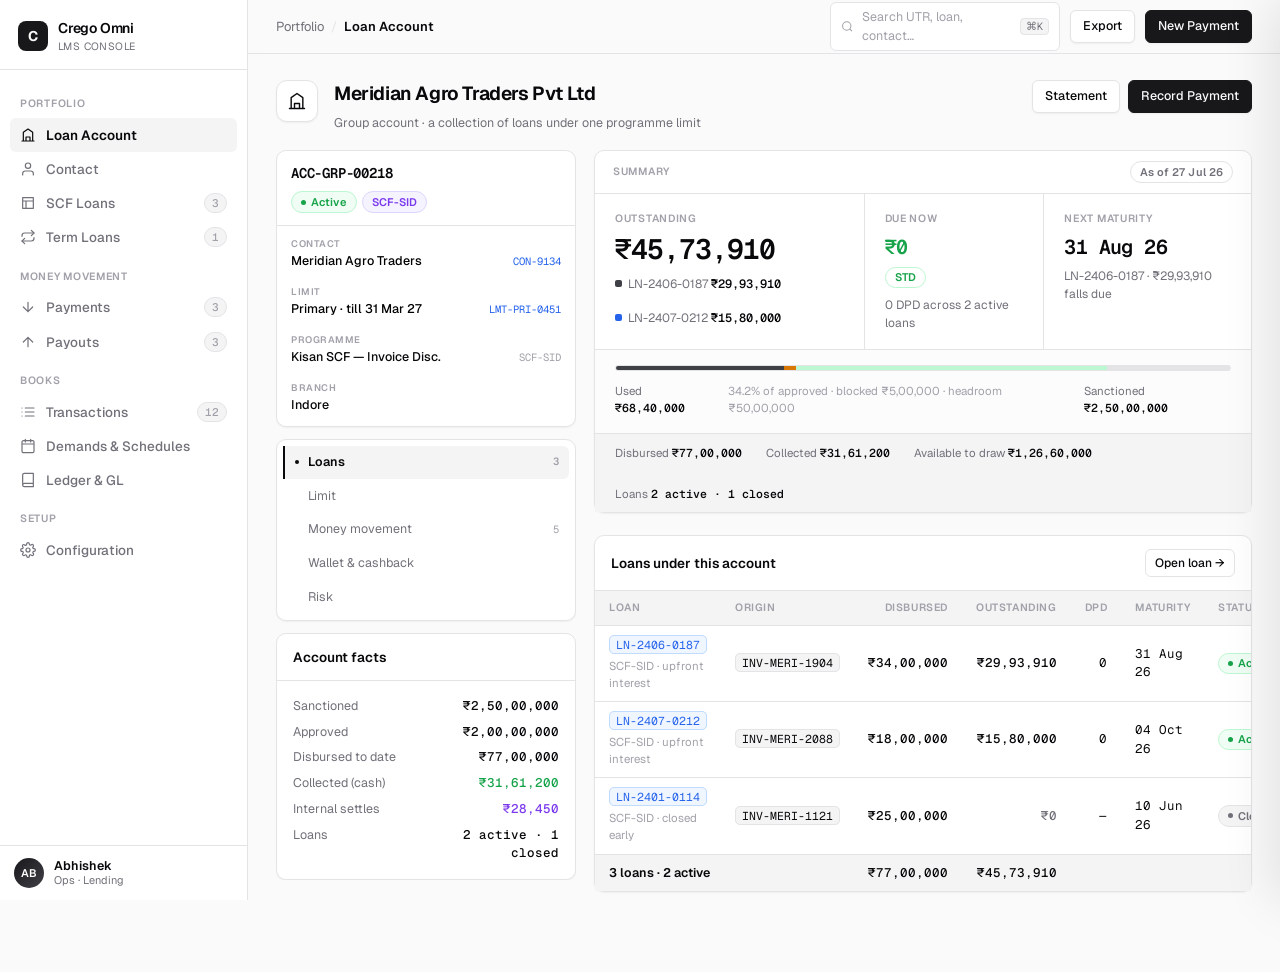
==== commit e0dc7514: "Refactor loan management UI components and update loan details - Updated action buttons in loan SCF " ====
--- a/lms-redesign/index.html
+++ b/lms-redesign/index.html
@@ -173,12 +173,49 @@
       </div>
 
       <div>
-        <div class="card">
-          <div class="statstrip">
-            <div class="stat" style="padding:12px 16px"><div class="k">Disbursed</div><div class="v">₹77,00,000</div><div class="d">across 3 loans</div></div>
-            <div class="stat" style="padding:12px 16px"><div class="k">Outstanding</div><div class="v">₹46,39,095</div><div class="d">2 active loans</div></div>
-            <div class="stat" style="padding:12px 16px"><div class="k">Net due</div><div class="v" style="color:var(--green)">₹0</div><div class="d">nothing overdue</div></div>
-            <div class="stat" style="padding:12px 16px"><div class="k">Limit used</div><div class="v" style="font-size:17px">34.2%</div><div class="d">₹1,26,60,000 available</div></div>
+        <div class="card ln-hero">
+          <div class="ln-hero-top">
+            <span class="t">Summary</span>
+            <div class="right"><span class="badge outline">As of 27 Jul 26</span></div>
+          </div>
+          <div class="ln-cols">
+            <div class="ln-col">
+              <div class="ln-k">Outstanding</div>
+              <div class="ln-v">₹45,73,910</div>
+              <div class="ln-split">
+                <span><i style="background:#3f3f46"></i>LN-2406-0187 <b>₹29,93,910</b></span>
+                <span><i style="background:#2563eb"></i>LN-2407-0212 <b>₹15,80,000</b></span>
+              </div>
+            </div>
+            <div class="ln-col">
+              <div class="ln-k">Due now</div>
+              <div class="ln-v md ok">₹0</div>
+              <div class="ln-note"><span class="badge green outline">STD</span><span>0 DPD across 2 active loans</span></div>
+            </div>
+            <div class="ln-col">
+              <div class="ln-k">Next maturity</div>
+              <div class="ln-v md">31 Aug 26</div>
+              <div class="ln-note">LN-2406-0187 · ₹29,93,910 falls due</div>
+            </div>
+          </div>
+          <div class="ln-track">
+            <div class="segbar" style="height:6px">
+              <span style="width:27.36%;background:#3f3f46"></span>
+              <span style="width:2%;background:#d97706"></span>
+              <span style="width:50.64%;background:#bbf7d0"></span>
+              <span style="width:20%;background:#e4e4e7"></span>
+            </div>
+            <div class="ln-track-lbl">
+              <span>Used <b>₹68,40,000</b></span>
+              <span class="ln-track-mid">34.2% of approved · blocked ₹5,00,000 · headroom ₹50,00,000</span>
+              <span>Sanctioned <b>₹2,50,00,000</b></span>
+            </div>
+          </div>
+          <div class="ln-hero-foot">
+            <span>Disbursed <b>₹77,00,000</b></span>
+            <span>Collected <b>₹31,61,200</b></span>
+            <span>Available to draw <b>₹1,26,60,000</b></span>
+            <span>Loans <b>2 active · 1 closed</b></span>
           </div>
         </div>
 
@@ -196,7 +233,7 @@
                   <tr class="click" data-nav="loan-scf">
                     <td><span class="ref link">LN-2406-0187</span><div class="small sub" style="margin-top:2px">SCF-SID · upfront interest</div></td>
                     <td><span class="ref">INV-MERI-1904</span></td>
-                    <td class="r amt">₹34,00,000</td><td class="r amt">₹30,59,095</td>
+                    <td class="r amt">₹34,00,000</td><td class="r amt">₹29,93,910</td>
                     <td class="r num">0</td><td class="num">31 Aug 26</td>
                     <td><span class="badge green"><span class="dot"></span>Active</span></td>
                   </tr>
@@ -217,7 +254,7 @@
                 </tbody>
                 <tfoot><tr>
                   <td colspan="2">3 loans · 2 active</td>
-                  <td class="r amt">₹77,00,000</td><td class="r amt">₹46,39,095</td>
+                  <td class="r amt">₹77,00,000</td><td class="r amt">₹45,73,910</td>
                   <td colspan="3"></td>
                 </tr></tfoot>
               </table>
@@ -269,8 +306,8 @@
                 <tbody>
                   <tr class="click" data-nav="payment"><td><span class="badge green"><span class="dot"></span>Payment</span></td><td><span class="ref link">UTR512044987N</span></td><td class="num">14 Jul 26</td><td class="r amt pos">+₹6,00,000</td><td class="r amt">₹5,75,000</td><td><span class="badge green outline">Processed</span></td></tr>
                   <tr class="click" data-nav="payout"><td><span class="badge blue"><span class="dot"></span>Disbursement</span></td><td><span class="ref link">PYTUTR884521</span></td><td class="num">06 Jul 26</td><td class="r amt neg">−₹17,55,000</td><td class="r amt">₹18,00,000</td><td><span class="badge green outline">Processed</span></td></tr>
-                  <tr class="click" data-nav="payment"><td><span class="badge green"><span class="dot"></span>Payment</span></td><td><span class="ref link">UTR498232771N</span></td><td class="num">05 Jul 26</td><td class="r amt pos">+₹1,12,500</td><td class="r amt">₹1,12,500</td><td><span class="badge green outline">Processed</span></td></tr>
-                  <tr class="click" data-nav="payout"><td><span class="badge blue"><span class="dot"></span>Disbursement</span></td><td><span class="ref link">PYTUTR861204</span></td><td class="num">02 Jun 26</td><td class="r amt neg">−₹33,10,000</td><td class="r amt">₹34,00,000</td><td><span class="badge green outline">Processed</span></td></tr>
+                  <tr class="click" data-nav="payment"><td><span class="badge green"><span class="dot"></span>Payment</span></td><td><span class="ref link">UTR498232771N</span></td><td class="num">11 Jul 26</td><td class="r amt pos">+₹1,50,000</td><td class="r amt">₹1,50,000</td><td><span class="badge green outline">Processed</span></td></tr>
+                  <tr class="click" data-nav="payout"><td><span class="badge blue"><span class="dot"></span>Disbursement</span></td><td><span class="ref link">PYTUTR861204</span></td><td class="num">02 Jun 26</td><td class="r amt neg">−₹32,72,329</td><td class="r amt">₹34,00,000</td><td><span class="badge green outline">Processed</span></td></tr>
                   <tr><td><span class="badge amber"><span class="dot"></span>Refund</span></td><td><span class="ref">PYTUTR812440</span></td><td class="num">22 Apr 26</td><td class="r amt neg">−₹12,340</td><td class="r amt">₹12,340</td><td><span class="badge green outline">Processed</span></td></tr>
                 </tbody>
               </table>
